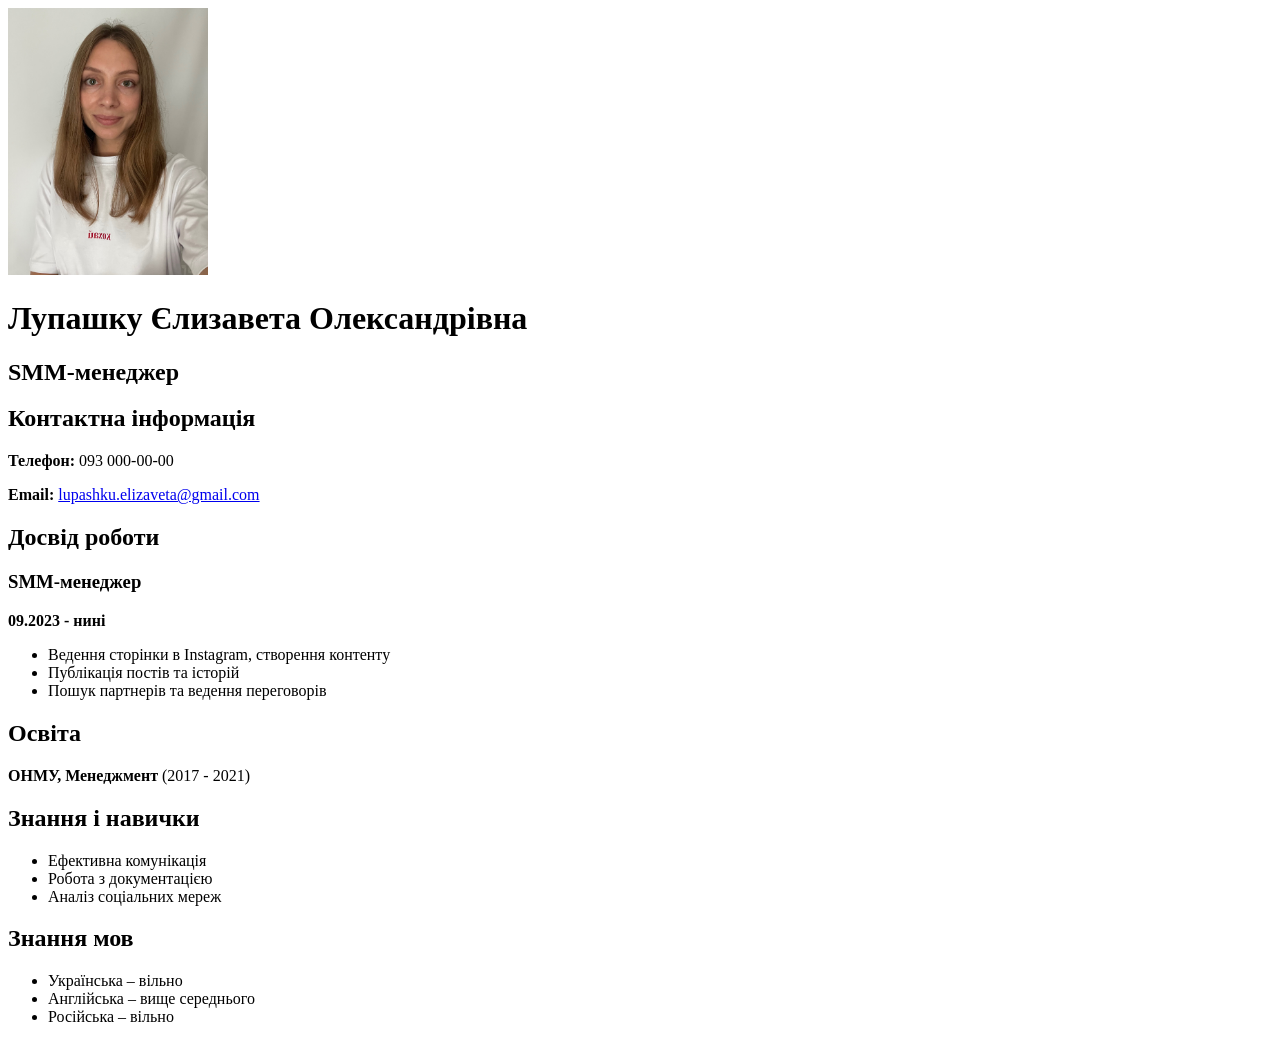
==== index.html @ c3703466 "msg" ====
<!DOCTYPE html>
<html lang="uk">
<head>
    <meta charset="UTF-8">
    <meta name="viewport" content="width=device-width, initial-scale=1.0">
    <title>Резюме Лупашку Єлизавети</title>
</head>
<body>
    <img src="./photo.JPG" alt="Фото Лупашку Єлизавети" width="200">
    <h1>Лупашку Єлизавета Олександрівна</h1>
    <h2>SMM-менеджер</h2>

    <h2>Контактна інформація</h2>
        <p><strong>Телефон:</strong> 093 000-00-00</p>
        <p><strong>Email:</strong> <a href="mailto:lupashku.elizaveta@gmail.com">lupashku.elizaveta@gmail.com</a></p>

    <h2>Досвід роботи</h2>
    <h3>SMM-менеджер</h3>
        <p><strong>09.2023 - нині</strong></p>
    <ul>
        <li>Ведення сторінки в Instagram, створення контенту</li>
        <li>Публікація постів та історій</li>
        <li>Пошук партнерів та ведення переговорів</li>
    </ul>

    <h2>Освіта</h2>
        <p><strong>ОНМУ, Менеджмент</strong> (2017 - 2021)</p>

    <h2>Знання і навички</h2>
    <ul>
        <li>Ефективна комунікація</li>
        <li>Робота з документацією</li>
        <li>Аналіз соціальних мереж</li>
    </ul>

    <h2>Знання мов</h2>
    <ul>
        <li>Українська – вільно</li>
        <li>Англійська – вище середнього</li>
        <li>Російська – вільно</li>
    </ul>

</body>
</html>
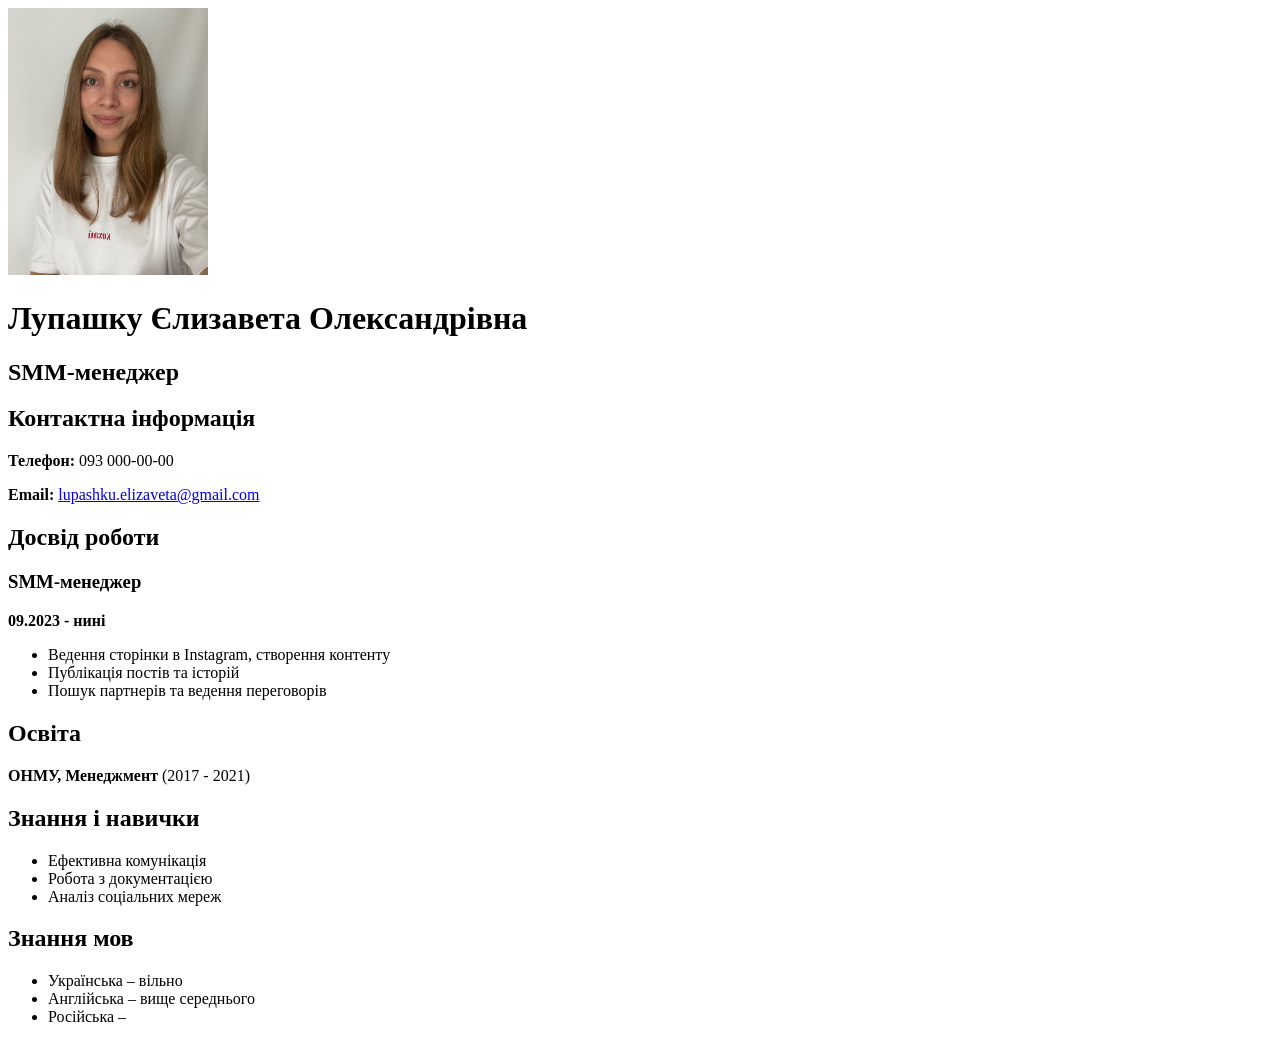
==== commit 509ff8db: "my first commit" ====
--- a/index.html
+++ b/index.html
@@ -37,7 +37,7 @@
     <ul>
         <li>Українська – вільно</li>
         <li>Англійська – вище середнього</li>
-        <li>Російська – вільно</li>
+        <li>Російська – </li>
     </ul>
 
 </body>
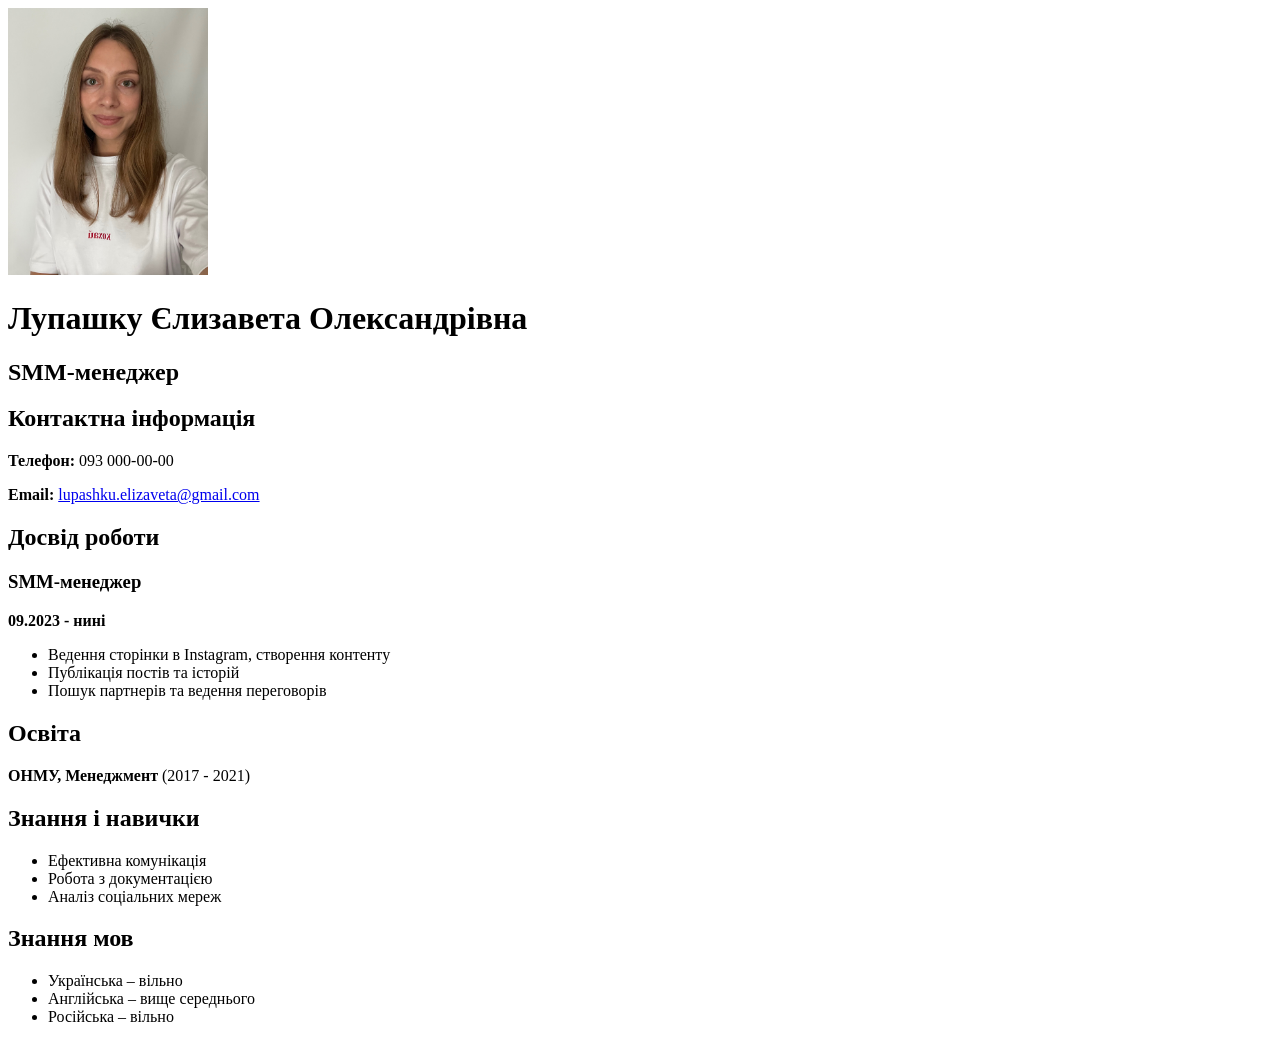
==== commit 2f065699: "my second commit" ====
--- a/index.html
+++ b/index.html
@@ -37,7 +37,7 @@
     <ul>
         <li>Українська – вільно</li>
         <li>Англійська – вище середнього</li>
-        <li>Російська – </li>
+        <li>Російська – вільно</li>
     </ul>
 
 </body>
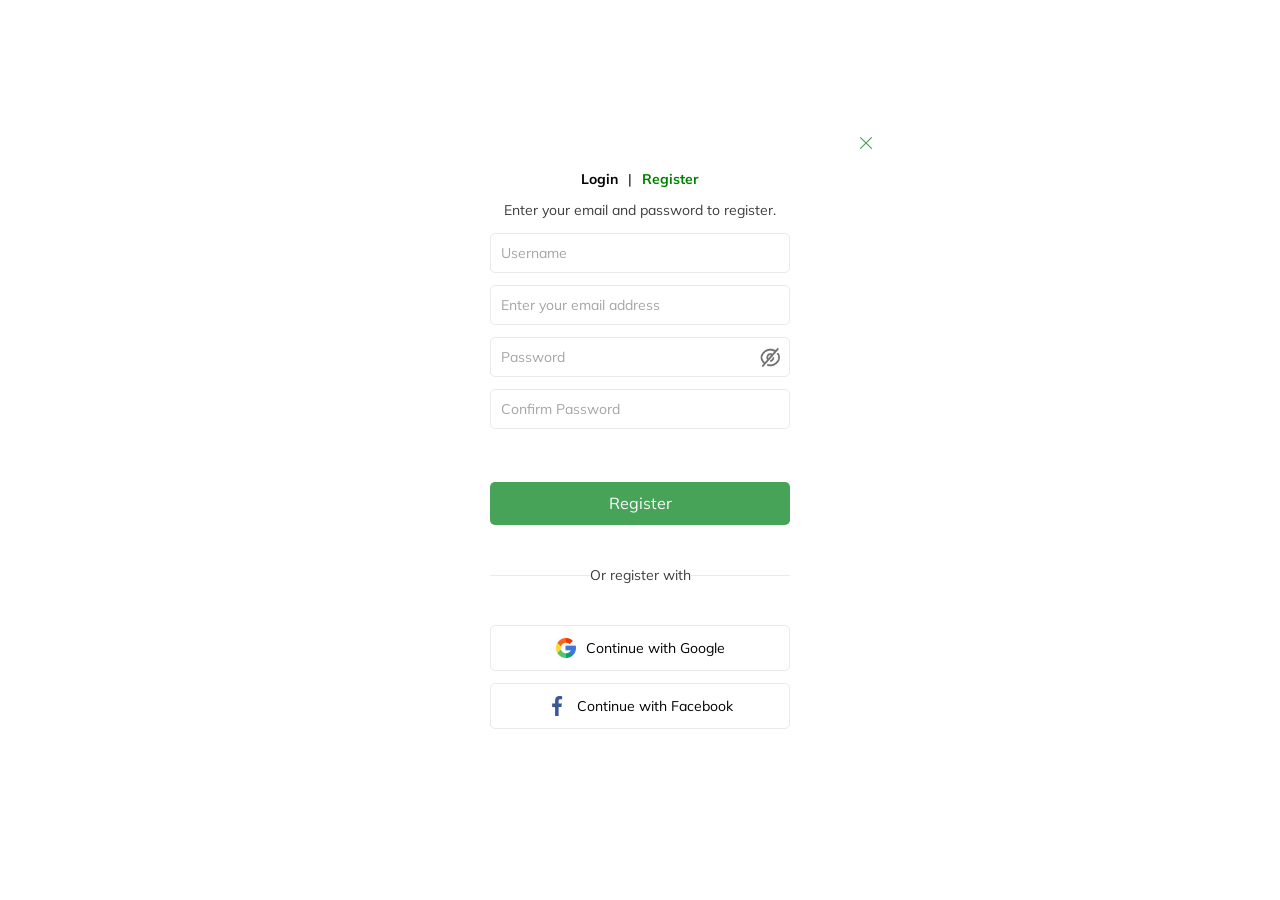
==== commit 7004d83c: "lesson4" ====
--- a/index.html
+++ b/index.html
@@ -3,42 +3,51 @@
 <head>
     <meta charset="UTF-8">
     <meta name="viewport" content="width=device-width, initial-scale=1.0">
-    <title>Резюме Лупашку Єлизавети</title>
+    <title>Регистрация</title>
+    <link rel="stylesheet" href="./css/reset.css">
+    <link rel="stylesheet" href="./css/normalize.css">
+    <link rel="stylesheet" href="./css/style.css">
+    <link href="https://fonts.googleapis.com/css2?family=Mulish:wght@400;600&display=swap" rel="stylesheet">
 </head>
 <body>
-    <img src="./photo.JPG" alt="Фото Лупашку Єлизавети" width="200">
-    <h1>Лупашку Єлизавета Олександрівна</h1>
-    <h2>SMM-менеджер</h2>
-
-    <h2>Контактна інформація</h2>
-        <p><strong>Телефон:</strong> 093 000-00-00</p>
-        <p><strong>Email:</strong> <a href="mailto:lupashku.elizaveta@gmail.com">lupashku.elizaveta@gmail.com</a></p>
-
-    <h2>Досвід роботи</h2>
-    <h3>SMM-менеджер</h3>
-        <p><strong>09.2023 - нині</strong></p>
-    <ul>
-        <li>Ведення сторінки в Instagram, створення контенту</li>
-        <li>Публікація постів та історій</li>
-        <li>Пошук партнерів та ведення переговорів</li>
-    </ul>
-
-    <h2>Освіта</h2>
-        <p><strong>ОНМУ, Менеджмент</strong> (2017 - 2021)</p>
-
-    <h2>Знання і навички</h2>
-    <ul>
-        <li>Ефективна комунікація</li>
-        <li>Робота з документацією</li>
-        <li>Аналіз соціальних мереж</li>
-    </ul>
-
-    <h2>Знання мов</h2>
-    <ul>
-        <li>Українська – вільно</li>
-        <li>Англійська – вище середнього</li>
-        <li>Російська – вільно</li>
-    </ul>
+    <div class="container">
+        <button class="close-btn">
+            <svg xmlns="http://www.w3.org/2000/svg" width="18" height="18" viewBox="0 0 18 18" fill="none">
+                <path fill-rule="evenodd" clip-rule="evenodd" d="M3.17007 3.17007C3.39682 2.94331 3.76447 2.94331 3.99122 3.17007L9 8.17884L14.0088 3.17007C14.2355 2.94331 14.6032 2.94331 14.8299 3.17007C15.0567 3.39682 15.0567 3.76447 14.8299 3.99122L9.82116 9L14.8299 14.0088C15.0567 14.2355 15.0567 14.6032 14.8299 14.8299C14.6032 15.0567 14.2355 15.0567 14.0088 14.8299L9 9.82116L3.99122 14.8299C3.76447 15.0567 3.39682 15.0567 3.17007 14.8299C2.94331 14.6032 2.94331 14.2355 3.17007 14.0088L8.17884 9L3.17007 3.99122C2.94331 3.76447 2.94331 3.39682 3.17007 3.17007Z" fill="#46A358"/>
+            </svg>
+        </button>
+        <div class="auth-header">
+            <span class="login-text">Login</span>
+            <span class="divider">|</span>
+            <span class="register-text">Register</span>
+        </div>
+            <p class="auth-description">Enter your email and password to register.</p>
+            <form action="email" method="post">
+                <input type="text" id="username" name="username" placeholder="Username" required>
+                
+                <input type="email" id="email" name="email" placeholder="Enter your email address" required>
+            
+                <div class="password-container">
+                    <input type="password" id="password" name="password" placeholder="Password" required>
+                    <img src="./image/hide.jpeg" alt="Show password">
+                </div>
+            
+                <input type="password" id="confirm-password" name="confirm-password" placeholder="Confirm Password" required>
+            
+                <button type="submit" class="register-btn">Register</button>
+            
+                <div class="or-register">Or register with</div>
+            
+                <button class="google-btn">
+                    <img src="./image/google.jpeg" alt="Google Logo"> Continue with Google
+                </button>
+            
+                <button class="facebook-btn">
+                    <img src="./image/facebook.jpeg" alt="Facebook Logo"> Continue with Facebook
+                </button>
+            </form>
+            </div>    
+    </div>  
 
 </body>
-</html>
+</html>
--- a/css/style.css
+++ b/css/style.css
@@ -0,0 +1,169 @@
+body {
+    font-family: 'Mulish', sans-serif;
+    font-size: 14px;
+    display: flex;
+    justify-content: center; 
+    align-items: center; 
+    height: 100vh; 
+    background-color: #FFF; 
+    
+}
+
+.container {
+    width: 500px;
+    background: #FFF;
+    padding: 52px;
+    border-radius: 10px;
+    text-align: center;
+    position: relative; 
+}
+
+.close-btn {
+    position: absolute;
+    top: 15px;
+    right: 15px;
+    background: none;
+    border: none;
+    cursor: pointer;
+}
+
+.auth-header {
+    display: flex;
+    justify-content: center;
+    align-items: center;
+    gap: 10px; 
+    margin-bottom: 15px;
+}
+
+.auth-header .login-text {
+    font-weight: bold;
+}
+
+.auth-header .register-text {
+    font-weight: bold;
+    color: green;
+}
+
+p {
+    margin-bottom: 15px;
+    color: #3D3D3D;
+    text-align: center;
+    font-size: 14px;
+    max-width: 100%;
+}
+.auth-description {
+    font-size: 14px;
+    color: #3d3d3d; 
+    text-align: center;
+    max-width: 400px;
+    margin: 0 auto 15px auto;
+}
+
+form {
+    display: flex;
+    flex-direction: column;
+    gap: 12px; 
+    align-items: center;
+}
+
+input {
+    width: 300px; 
+    height: 40px; 
+    padding: 10px;
+    border: 1px solid #eaeaea; 
+    border-radius: 5px;
+    font-size: 14px;
+}
+input::placeholder {
+    color: #A5A5A5; 
+    font-size: 14px;
+}
+
+.password-container {
+    width: 300px; 
+    position: relative;
+    display: flex;
+    align-items: center;
+    margin: 0 auto;
+}
+
+.password-container input {
+    flex: 1;
+    width: 100%;
+    padding-right: 40px; 
+}
+
+.password-container img {
+    position: absolute;
+    right: 10px;
+    top: 50%;
+    transform: translateY(-50%);
+    width: 20px;
+    height: 20px;
+    cursor: pointer;
+}
+form, .register-btn, .google-btn, .facebook-btn {
+    width: 300px;
+    margin: 0 auto; 
+}
+
+.register-btn {
+    background-color: #46A358;
+    color: white;
+    border: none;
+    padding: 12px;
+    font-size: 16px;
+    border-radius: 5px;
+    cursor: pointer;
+    margin-top: 41px;
+    
+}
+
+.or-register {
+    display: flex;
+    align-items: center;
+    justify-content: center;
+    color: #3D3D3D;
+    margin: 20px 0;
+    font-size: 14px;
+    position: relative;
+    width: 100%; 
+    padding: 10px 0;
+}
+
+.or-register::before,
+.or-register::after {
+    content: "";
+    position: absolute;
+    top: 50%;
+    width: 100px; 
+    height: 1px;
+    background: #eaeaea;
+}
+.or-register::before {
+    left: 0;
+}
+
+.or-register::after {
+    right: 0; 
+}
+
+
+.google-btn, .facebook-btn {
+    display: flex;
+    align-items: center;
+    justify-content: center;
+    gap: 10px;
+    width: 100%;
+    padding: 12px;
+    border: 1px solid #eaeaea;
+    border-radius: 5px;
+    font-size: 14px;
+    cursor: pointer;
+    background: white;
+}
+
+.google-btn img, .facebook-btn img {
+    width: 20px;
+    height: 20px;
+}
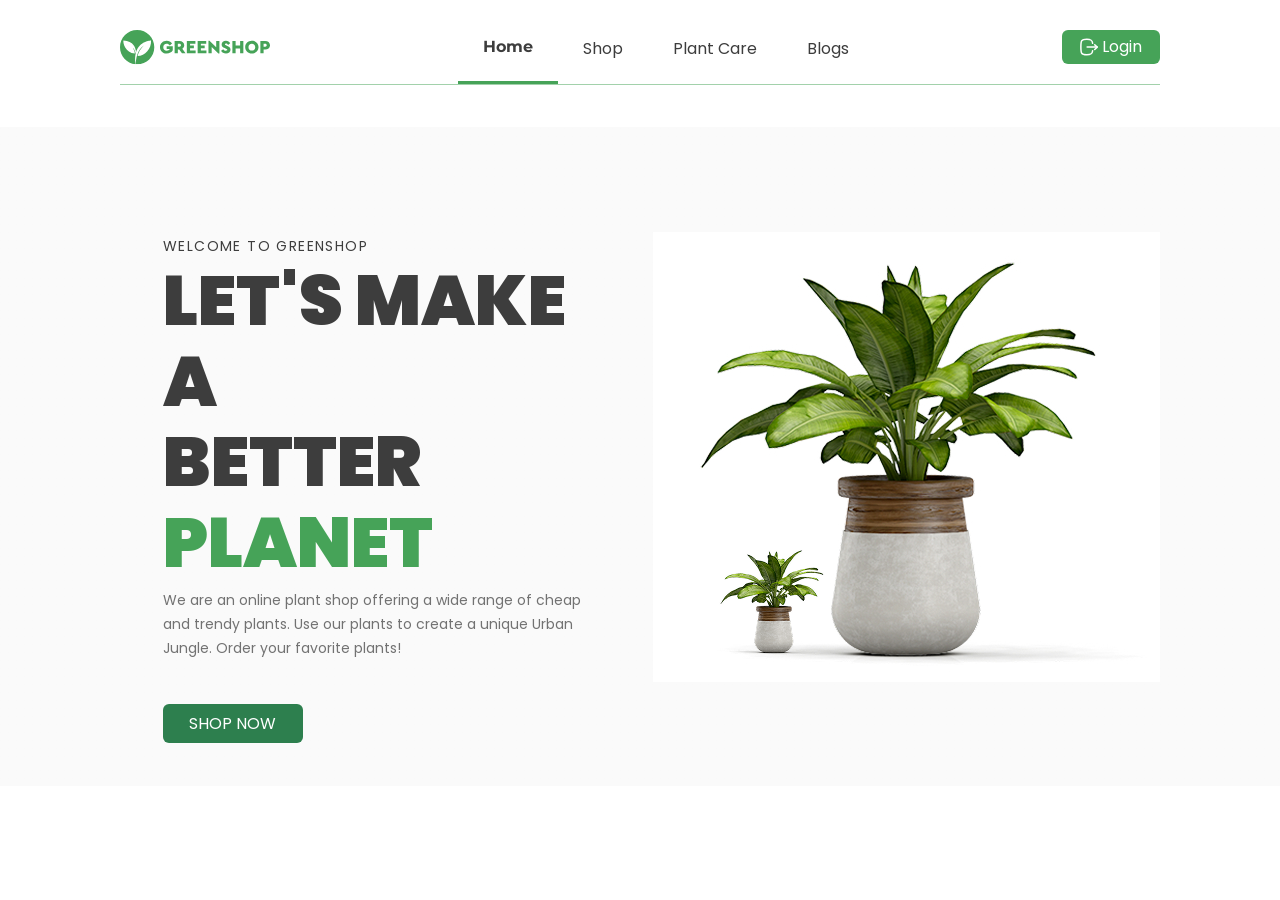
==== commit fcf0fe00: "lesson5" ====
--- a/index.html
+++ b/index.html
@@ -3,51 +3,69 @@
 <head>
     <meta charset="UTF-8">
     <meta name="viewport" content="width=device-width, initial-scale=1.0">
-    <title>Регистрация</title>
+    <title>Inline Block</title>
     <link rel="stylesheet" href="./css/reset.css">
     <link rel="stylesheet" href="./css/normalize.css">
     <link rel="stylesheet" href="./css/style.css">
-    <link href="https://fonts.googleapis.com/css2?family=Mulish:wght@400;600&display=swap" rel="stylesheet">
+    <link href="https://fonts.googleapis.com/css2?family=Poppins:wght@400;700&family=Montserrat:wght@400;700&display=swap" rel="stylesheet">
 </head>
 <body>
-    <div class="container">
-        <button class="close-btn">
-            <svg xmlns="http://www.w3.org/2000/svg" width="18" height="18" viewBox="0 0 18 18" fill="none">
-                <path fill-rule="evenodd" clip-rule="evenodd" d="M3.17007 3.17007C3.39682 2.94331 3.76447 2.94331 3.99122 3.17007L9 8.17884L14.0088 3.17007C14.2355 2.94331 14.6032 2.94331 14.8299 3.17007C15.0567 3.39682 15.0567 3.76447 14.8299 3.99122L9.82116 9L14.8299 14.0088C15.0567 14.2355 15.0567 14.6032 14.8299 14.8299C14.6032 15.0567 14.2355 15.0567 14.0088 14.8299L9 9.82116L3.99122 14.8299C3.76447 15.0567 3.39682 15.0567 3.17007 14.8299C2.94331 14.6032 2.94331 14.2355 3.17007 14.0088L8.17884 9L3.17007 3.99122C2.94331 3.76447 2.94331 3.39682 3.17007 3.17007Z" fill="#46A358"/>
-            </svg>
-        </button>
-        <div class="auth-header">
-            <span class="login-text">Login</span>
-            <span class="divider">|</span>
-            <span class="register-text">Register</span>
+    <header>
+        <div class="header">
+            <svg xmlns="http://www.w3.org/2000/svg" width="150" height="35" viewBox="0 0 150 35" fill="none">
+                <g clip-path="url(#clip0_1_1069)">
+                  <path d="M17.15 0C7.67748 0 0 7.67746 0 17.15C0 26.0201 6.73548 33.3175 15.3711 34.207C14.8496 29.9134 15.0436 26.4001 15.7067 23.5135C15.3347 21.7225 14.4898 19.0703 12.5734 17.1864C12.5734 17.1864 13.8348 19.0784 14.5181 21.6214C14.5181 21.6255 14.5221 21.6295 14.5221 21.6335C14.5949 21.9044 14.6596 22.1793 14.7162 22.4623C14.7283 22.527 14.7404 22.5917 14.7526 22.6604C14.8051 22.9515 14.8536 23.2426 14.886 23.5418C5.19513 22.3532 3.12921 13.6569 3.35561 10.3781C13.665 10.9482 15.7754 17.8292 16.0827 22.0985C19.4585 11.0412 30.1843 10.4024 31.0697 10.3781C31.4538 18.8763 25.1509 25.5026 17.6149 26.0807C17.6635 25.8503 17.7201 25.6198 17.7767 25.3934C17.7928 25.3247 17.813 25.26 17.8333 25.1913C17.8777 25.0296 17.9222 24.8679 17.9748 24.7061C17.995 24.6374 18.0192 24.5646 18.0394 24.4959C18.096 24.318 18.1567 24.1442 18.2173 23.9663C18.2335 23.9259 18.2456 23.8854 18.2618 23.845C18.3386 23.6348 18.4195 23.4326 18.5003 23.2305C18.5084 23.2143 18.5125 23.1941 18.5205 23.1779C18.5205 23.1779 18.5205 23.1779 18.5246 23.1779C20.4571 18.5043 24.0229 15.4439 24.0229 15.4439C17.0247 19.4868 15.8441 29.9983 15.6582 34.2231C16.1514 34.2676 16.6446 34.2999 17.15 34.2999C26.6225 34.2999 34.3 26.6225 34.3 17.15C34.3 7.67746 26.6225 0 17.15 0Z" fill="#46A358"/>
+                  <path d="M46.7037 10.7454C48.9718 10.7454 50.8235 11.7197 52.0242 13.4986L49.7764 15.4109C48.9718 14.287 47.9975 13.7048 46.6471 13.7048C44.5691 13.7048 43.2753 15.0713 43.2753 17.1534C43.2753 19.2719 44.6418 20.695 46.8372 20.695C48.0177 20.695 48.9556 20.2826 49.554 19.5912V19.0091H46.6673V16.2356H52.7762V20.133C52.194 21.1639 51.3693 21.9887 50.3019 22.6234C49.2346 23.242 48.0339 23.5614 46.7037 23.5614C42.9923 23.618 39.9237 20.7313 39.9763 17.1534C39.9197 13.5956 42.9923 10.6888 46.7037 10.7454Z" fill="#46A358"/>
+                  <path d="M61.9576 23.3316L59.168 19.4908H57.8379V23.3316H54.6157V10.9684H59.4672C62.2204 10.9684 64.2459 12.6543 64.2459 15.2215C64.2459 16.7376 63.5141 17.995 62.2972 18.7429L65.5558 23.3316H61.9576ZM57.8338 16.681H59.4833C60.3809 16.681 60.963 16.0988 60.963 15.2215C60.963 14.3442 60.3809 13.7782 59.4833 13.7782H57.8338V16.681Z" fill="#46A358"/>
+                  <path d="M66.8333 10.9684H75.4124V13.8712H70.0555V15.5773H73.876V18.2739H70.0555V20.4288H75.6388V23.3316H66.8333V10.9684Z" fill="#46A358"/>
+                  <path d="M77.6441 10.9684H86.2231V13.8712H80.8663V15.5773H84.6868V18.2739H80.8663V20.4288H86.4495V23.3316H77.6441V10.9684Z" fill="#46A358"/>
+                  <path d="M99.4192 10.9683V23.5579H98.3882L91.681 17.057V23.3315H88.4588V10.7419H89.4897L96.197 17.1499V10.9683H99.4192Z" fill="#46A358"/>
+                  <path d="M103.264 19.135C103.996 20.1094 104.764 20.7279 106.017 20.7279C106.862 20.7279 107.291 20.4288 107.291 19.8264C107.291 19.2846 107.008 19.1148 106.033 18.6822L104.76 18.1203C102.718 17.2187 101.631 16.0584 101.631 14.3927C101.631 12.2014 103.43 10.7379 105.957 10.7379C107.998 10.7379 109.442 11.7123 110.19 13.2283L108.035 14.8778C107.436 13.9803 106.874 13.5679 105.993 13.5679C105.318 13.5679 104.889 13.8307 104.889 14.3563C104.889 14.8051 105.152 15.0517 105.957 15.367L107.38 15.9654C109.535 16.867 110.545 17.9505 110.545 19.6929C110.545 22.0904 108.576 23.5539 106.009 23.5539C103.782 23.5539 101.982 22.4866 101.081 20.7805L103.264 19.135Z" fill="#46A358"/>
+                  <path d="M112.393 10.9684H115.615V15.4843H120.131V10.9684H123.353V23.3316H120.131V18.3871H115.615V23.3316H112.393V10.9684Z" fill="#46A358"/>
+                  <path d="M131.843 10.7419C135.441 10.6651 138.607 13.6084 138.53 17.1499C138.603 20.7279 135.441 23.6145 131.843 23.5579C128.229 23.6145 125.116 20.7279 125.193 17.1499C125.116 13.6084 128.229 10.6692 131.843 10.7419ZM131.859 13.7014C129.874 13.7014 128.488 15.1083 128.488 17.1499C128.488 18.1809 128.807 19.0218 129.426 19.6606C130.044 20.2791 130.869 20.5985 131.859 20.5985C133.772 20.5985 135.231 19.2118 135.231 17.1499C135.235 15.1083 133.772 13.7014 131.859 13.7014Z" fill="#46A358"/>
+                  <path d="M140.374 10.9684H145.226C147.979 10.9684 150.004 12.6543 150.004 15.2215C150.004 17.7524 147.926 19.4908 145.226 19.4908H143.596V23.3316H140.374V10.9684ZM145.242 16.681C146.139 16.681 146.721 16.0988 146.721 15.2215C146.721 14.3442 146.139 13.7782 145.242 13.7782H143.592V16.681H145.242Z" fill="#46A358"/>
+                </g>
+                <defs>
+                  <clipPath id="clip0_1_1069">
+                    <rect width="150" height="34.2999" fill="white"/>
+                  </clipPath>
+                </defs>
+              </svg>
+              <nav>
+                <ul class="list">
+                    <li class="list-item active">Home</li>
+                    <li class="list-item">Shop</li>
+                    <li class="list-item">Plant Care</li>
+                    <li class="list-item">Blogs</li>
+                </ul>
+              </nav>
+              <button class="cta">
+                <svg xmlns="http://www.w3.org/2000/svg" width="18" height="18" viewBox="0 0 18 18" fill="none">
+                    <path d="M17.1601 9.1006H7.12598" stroke="white" stroke-width="1.5" stroke-linecap="round" stroke-linejoin="round"/>
+                    <path d="M14.7212 6.67059L17.1612 9.10059L14.7212 11.5306" stroke="white" stroke-width="1.5" stroke-linecap="round" stroke-linejoin="round"/>
+                    <path d="M12.6342 5.35826C12.3592 2.37493 11.2425 1.2916 6.80082 1.2916C0.883322 1.2916 0.883322 3.2166 0.883322 8.99993C0.883322 14.7833 0.883322 16.7083 6.80082 16.7083C11.2425 16.7083 12.3592 15.6249 12.6342 12.6416" stroke="white" stroke-width="1.5" stroke-linecap="round" stroke-linejoin="round"/>
+                  </svg>
+                  Login
+              </button>
         </div>
-            <p class="auth-description">Enter your email and password to register.</p>
-            <form action="email" method="post">
-                <input type="text" id="username" name="username" placeholder="Username" required>
-                
-                <input type="email" id="email" name="email" placeholder="Enter your email address" required>
+    </header>
+
+    <section class="main-section">
+        <div class="main-text">
+            <h4 class="subtitle">WELCOME TO GREENSHOP</h4>
+            <h1 class="main-title">
+                LET'S MAKE A<br> BETTER
+                <span class="green-text">PLANET</span>
+            </h1>
+            <p class="description">We are an online plant shop offering a wide range of cheap and trendy plants. Use our plants to create a unique Urban Jungle. Order your favorite plants!</p>
+            <button class="shop-btn">SHOP NOW</button>
+        </div>
+        <div class="main-image">
+            <img src="./image/01 1.jpg" alt="Big Plant" class="big-plant">
+            <img src="./image/01 2.png" alt="Small Plant" class="small-plant">
             
-                <div class="password-container">
-                    <input type="password" id="password" name="password" placeholder="Password" required>
-                    <img src="./image/hide.jpeg" alt="Show password">
-                </div>
-            
-                <input type="password" id="confirm-password" name="confirm-password" placeholder="Confirm Password" required>
-            
-                <button type="submit" class="register-btn">Register</button>
-            
-                <div class="or-register">Or register with</div>
-            
-                <button class="google-btn">
-                    <img src="./image/google.jpeg" alt="Google Logo"> Continue with Google
-                </button>
-            
-                <button class="facebook-btn">
-                    <img src="./image/facebook.jpeg" alt="Facebook Logo"> Continue with Facebook
-                </button>
-            </form>
-            </div>    
-    </div>  
+        </div>
+    </section>
 
 </body>
 </html>
--- a/css/style.css
+++ b/css/style.css
@@ -1,169 +1,118 @@
-body {
-    font-family: 'Mulish', sans-serif;
-    font-size: 14px;
+header{
+    padding: 30px 120px;
+    margin-bottom: 12px;
+}
+
+.header{
     display: flex;
-    justify-content: center; 
-    align-items: center; 
-    height: 100vh; 
-    background-color: #FFF; 
+    align-items: start;
+    justify-content: space-between;
+    border-bottom: 1px solid rgba(70, 163, 88, 0.50);
+}
+
+.list{
+    display: flex;
+    align-items: center;
+    justify-content: center;
+}
+
+.list-item{
+    padding: 8px 25px 25px;
+    font-family: 'Poppins', sans-serif;
+    color: #3D3D3D;
+    font-size: 16px;
+}
+.list-item.active{
+    border-bottom: 3px solid #46A358;
+    font-family: 'Montserrat', sans-serif;
+    font-weight: 700;
+}
+
+.cta{
+    padding: 8px 18px;
+    display: flex;
+    align-items: center;
+    justify-content: center;
+    gap: 4px;
+    color: #fff;
+    border-radius: 6px;
+    background-color: #46A358;
+    font-family: 'Poppins', sans-serif;
     
 }
 
-.container {
-    width: 500px;
-    background: #FFF;
-    padding: 52px;
-    border-radius: 10px;
-    text-align: center;
-    position: relative; 
+.main-section{
+    display: flex;
+    align-items: center;
+    justify-content: space-between;
+    padding-left: 120px;
+    padding-right: 120px;
+    background: linear-gradient(98deg, rgba(245, 245, 245, 0.50) -23.46%, rgba(245, 245, 245, 0.50) 107.51%);
 }
 
-.close-btn {
-    position: absolute;
-    top: 15px;
-    right: 15px;
-    background: none;
-    border: none;
-    cursor: pointer;
+.main-text{
+    padding: 43px;
 }
 
-.auth-header {
-    display: flex;
-    justify-content: center;
-    align-items: center;
-    gap: 10px; 
-    margin-bottom: 15px;
+.subtitle{
+    color: #3D3D3D;
+    margin-bottom: 7px;
+    margin-top: 68px;
+    font-size: 14px;
+    font-family: 'Poppins', sans-serif;
+    color: #3D3D3D;
+    letter-spacing: 1.4px;
+
 }
 
-.auth-header .login-text {
-    font-weight: bold;
+.main-title {
+    color: #3D3D3D; 
+    font-family: 'Poppins', sans-serif;
+    font-weight: 900;
+    font-size: 70px;
+    margin-bottom: 5px;
+    margin-top: 0;
 }
 
-.auth-header .register-text {
-    font-weight: bold;
-    color: green;
+.green-text {
+    color: #46A358; 
 }
 
-p {
-    margin-bottom: 15px;
-    color: #3D3D3D;
-    text-align: center;
+.description {
+    color: #727272;
     font-size: 14px;
-    max-width: 100%;
-}
-.auth-description {
-    font-size: 14px;
-    color: #3d3d3d; 
-    text-align: center;
-    max-width: 400px;
-    margin: 0 auto 15px auto;
-}
-
-form {
-    display: flex;
-    flex-direction: column;
-    gap: 12px; 
-    align-items: center;
-}
-
-input {
-    width: 300px; 
-    height: 40px; 
-    padding: 10px;
-    border: 1px solid #eaeaea; 
-    border-radius: 5px;
-    font-size: 14px;
-}
-input::placeholder {
-    color: #A5A5A5; 
-    font-size: 14px;
-}
-
-.password-container {
-    width: 300px; 
-    position: relative;
-    display: flex;
-    align-items: center;
-    margin: 0 auto;
-}
-
-.password-container input {
-    flex: 1;
-    width: 100%;
-    padding-right: 40px; 
-}
-
-.password-container img {
-    position: absolute;
-    right: 10px;
-    top: 50%;
-    transform: translateY(-50%);
-    width: 20px;
-    height: 20px;
-    cursor: pointer;
-}
-form, .register-btn, .google-btn, .facebook-btn {
-    width: 300px;
-    margin: 0 auto; 
-}
-
-.register-btn {
-    background-color: #46A358;
-    color: white;
-    border: none;
-    padding: 12px;
-    font-size: 16px;
-    border-radius: 5px;
-    cursor: pointer;
-    margin-top: 41px;
+    font-family: 'Poppins', sans-serif;
+    line-height: 24px;
     
 }
 
-.or-register {
-    display: flex;
-    align-items: center;
-    justify-content: center;
-    color: #3D3D3D;
-    margin: 20px 0;
-    font-size: 14px;
-    position: relative;
-    width: 100%; 
-    padding: 10px 0;
+.shop-btn {
+    background-color: #2d7f4e;
+    color: #fff;
+    border: none;
+    padding: 11px 27px 9px 26px;
+    cursor: pointer;
+    border-radius: 6px;
+    margin-top: 44px;
+    font-family: 'Poppins', sans-serif;
 }
 
-.or-register::before,
-.or-register::after {
-    content: "";
-    position: absolute;
-    top: 50%;
-    width: 100px; 
-    height: 1px;
-    background: #eaeaea;
-}
-.or-register::before {
-    left: 0;
+.main-image {
+    position: relative;
 }
 
-.or-register::after {
-    right: 0; 
+.big-plant{
+    width: 507px; 
+    position: relative;
+    z-index: 2;
+    display: block;
 }
 
-
-.google-btn, .facebook-btn {
-    display: flex;
-    align-items: center;
-    justify-content: center;
-    gap: 10px;
-    width: 100%;
-    padding: 12px;
-    border: 1px solid #eaeaea;
-    border-radius: 5px;
-    font-size: 14px;
-    cursor: pointer;
-    background: white;
-}
-
-.google-btn img, .facebook-btn img {
-    width: 20px;
-    height: 20px;
+.small-plant{
+    width: 135px; 
+    position: absolute;
+    bottom: 17px;
+    left: 55px;
+    z-index: 3;
+    display: block;
 }
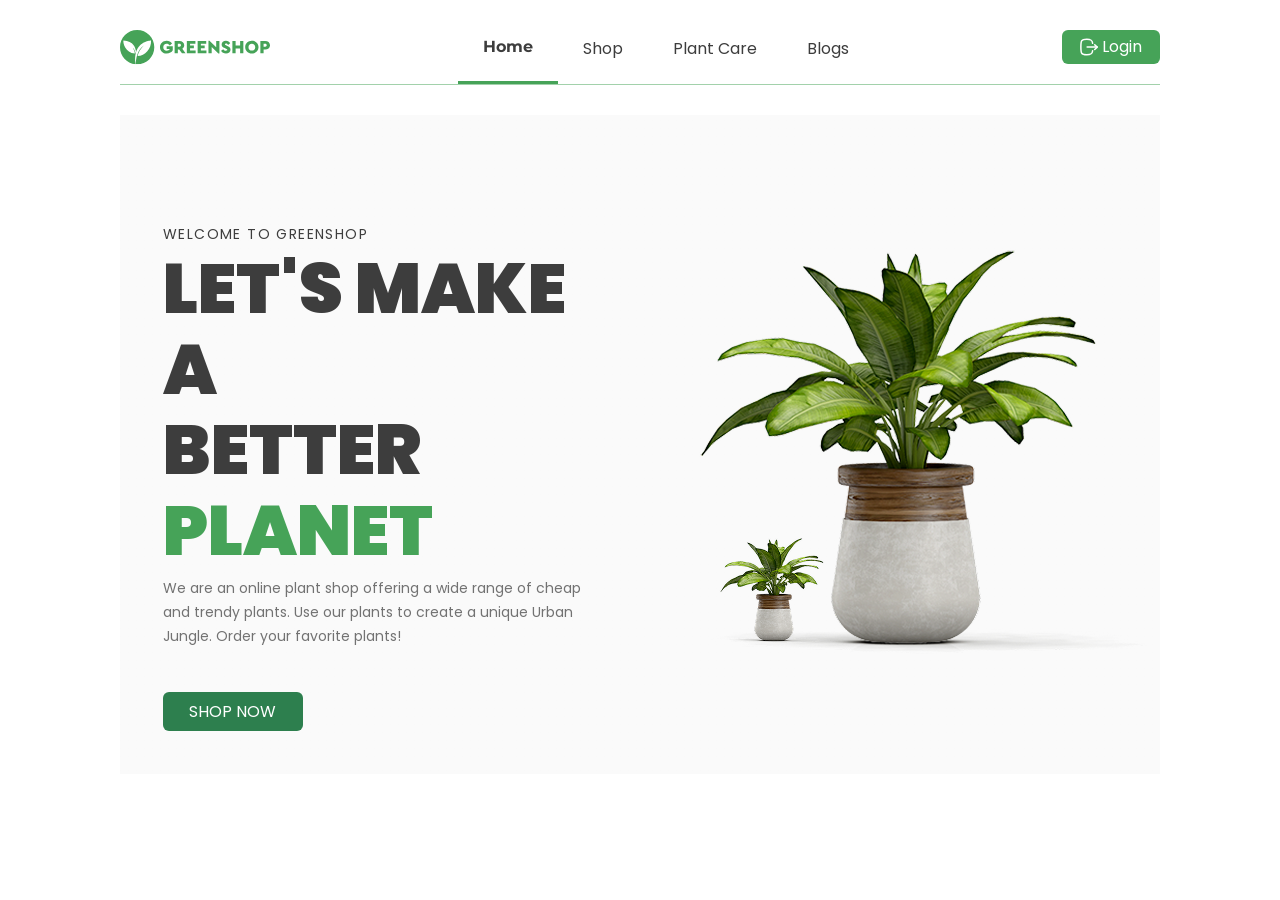
==== commit 942c1582: "lesson5" ====
--- a/index.html
+++ b/index.html
@@ -49,8 +49,9 @@
               </button>
         </div>
     </header>
-
+    
     <section class="main-section">
+      <div class="container">
         <div class="main-text">
             <h4 class="subtitle">WELCOME TO GREENSHOP</h4>
             <h1 class="main-title">
@@ -61,11 +62,12 @@
             <button class="shop-btn">SHOP NOW</button>
         </div>
         <div class="main-image">
-            <img src="./image/01 1.jpg" alt="Big Plant" class="big-plant">
+            <img src="./image/01 1.png" alt="Big Plant" class="big-plant">
             <img src="./image/01 2.png" alt="Small Plant" class="small-plant">
             
         </div>
+      </div>
     </section>
-
+    
 </body>
 </html>
--- a/css/style.css
+++ b/css/style.css
@@ -1,6 +1,5 @@
 header{
-    padding: 30px 120px;
-    margin-bottom: 12px;
+    padding: 30px 120px; 
 }
 
 .header{
@@ -47,6 +46,13 @@
     justify-content: space-between;
     padding-left: 120px;
     padding-right: 120px;
+    
+}
+.container{
+    width: 100%;
+    display: flex;
+    align-items: center;
+    justify-content: space-between;
     background: linear-gradient(98deg, rgba(245, 245, 245, 0.50) -23.46%, rgba(245, 245, 245, 0.50) 107.51%);
 }
 
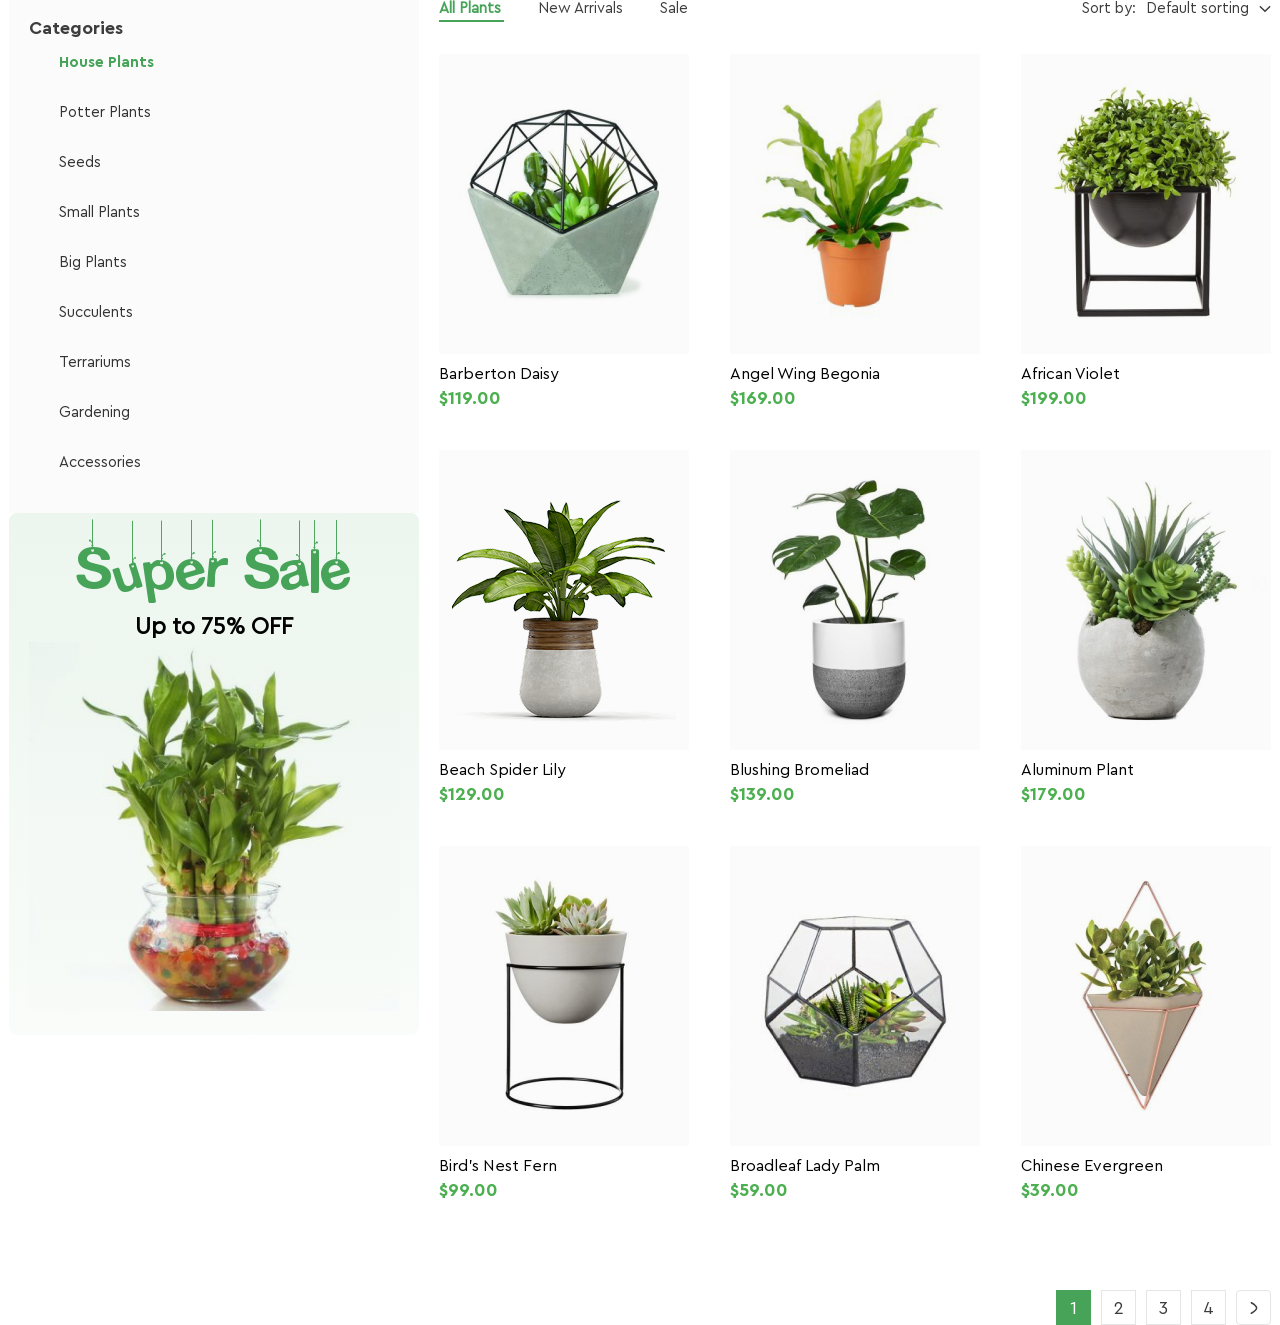
==== commit cca82850: "lesson6" ====
--- a/index.html
+++ b/index.html
@@ -3,71 +3,135 @@
 <head>
     <meta charset="UTF-8">
     <meta name="viewport" content="width=device-width, initial-scale=1.0">
-    <title>Inline Block</title>
+    <title>Plant Shop</title>
     <link rel="stylesheet" href="./css/reset.css">
     <link rel="stylesheet" href="./css/normalize.css">
     <link rel="stylesheet" href="./css/style.css">
-    <link href="https://fonts.googleapis.com/css2?family=Poppins:wght@400;700&family=Montserrat:wght@400;700&display=swap" rel="stylesheet">
-</head>
+    
+</head> 
 <body>
-    <header>
-        <div class="header">
-            <svg xmlns="http://www.w3.org/2000/svg" width="150" height="35" viewBox="0 0 150 35" fill="none">
-                <g clip-path="url(#clip0_1_1069)">
-                  <path d="M17.15 0C7.67748 0 0 7.67746 0 17.15C0 26.0201 6.73548 33.3175 15.3711 34.207C14.8496 29.9134 15.0436 26.4001 15.7067 23.5135C15.3347 21.7225 14.4898 19.0703 12.5734 17.1864C12.5734 17.1864 13.8348 19.0784 14.5181 21.6214C14.5181 21.6255 14.5221 21.6295 14.5221 21.6335C14.5949 21.9044 14.6596 22.1793 14.7162 22.4623C14.7283 22.527 14.7404 22.5917 14.7526 22.6604C14.8051 22.9515 14.8536 23.2426 14.886 23.5418C5.19513 22.3532 3.12921 13.6569 3.35561 10.3781C13.665 10.9482 15.7754 17.8292 16.0827 22.0985C19.4585 11.0412 30.1843 10.4024 31.0697 10.3781C31.4538 18.8763 25.1509 25.5026 17.6149 26.0807C17.6635 25.8503 17.7201 25.6198 17.7767 25.3934C17.7928 25.3247 17.813 25.26 17.8333 25.1913C17.8777 25.0296 17.9222 24.8679 17.9748 24.7061C17.995 24.6374 18.0192 24.5646 18.0394 24.4959C18.096 24.318 18.1567 24.1442 18.2173 23.9663C18.2335 23.9259 18.2456 23.8854 18.2618 23.845C18.3386 23.6348 18.4195 23.4326 18.5003 23.2305C18.5084 23.2143 18.5125 23.1941 18.5205 23.1779C18.5205 23.1779 18.5205 23.1779 18.5246 23.1779C20.4571 18.5043 24.0229 15.4439 24.0229 15.4439C17.0247 19.4868 15.8441 29.9983 15.6582 34.2231C16.1514 34.2676 16.6446 34.2999 17.15 34.2999C26.6225 34.2999 34.3 26.6225 34.3 17.15C34.3 7.67746 26.6225 0 17.15 0Z" fill="#46A358"/>
-                  <path d="M46.7037 10.7454C48.9718 10.7454 50.8235 11.7197 52.0242 13.4986L49.7764 15.4109C48.9718 14.287 47.9975 13.7048 46.6471 13.7048C44.5691 13.7048 43.2753 15.0713 43.2753 17.1534C43.2753 19.2719 44.6418 20.695 46.8372 20.695C48.0177 20.695 48.9556 20.2826 49.554 19.5912V19.0091H46.6673V16.2356H52.7762V20.133C52.194 21.1639 51.3693 21.9887 50.3019 22.6234C49.2346 23.242 48.0339 23.5614 46.7037 23.5614C42.9923 23.618 39.9237 20.7313 39.9763 17.1534C39.9197 13.5956 42.9923 10.6888 46.7037 10.7454Z" fill="#46A358"/>
-                  <path d="M61.9576 23.3316L59.168 19.4908H57.8379V23.3316H54.6157V10.9684H59.4672C62.2204 10.9684 64.2459 12.6543 64.2459 15.2215C64.2459 16.7376 63.5141 17.995 62.2972 18.7429L65.5558 23.3316H61.9576ZM57.8338 16.681H59.4833C60.3809 16.681 60.963 16.0988 60.963 15.2215C60.963 14.3442 60.3809 13.7782 59.4833 13.7782H57.8338V16.681Z" fill="#46A358"/>
-                  <path d="M66.8333 10.9684H75.4124V13.8712H70.0555V15.5773H73.876V18.2739H70.0555V20.4288H75.6388V23.3316H66.8333V10.9684Z" fill="#46A358"/>
-                  <path d="M77.6441 10.9684H86.2231V13.8712H80.8663V15.5773H84.6868V18.2739H80.8663V20.4288H86.4495V23.3316H77.6441V10.9684Z" fill="#46A358"/>
-                  <path d="M99.4192 10.9683V23.5579H98.3882L91.681 17.057V23.3315H88.4588V10.7419H89.4897L96.197 17.1499V10.9683H99.4192Z" fill="#46A358"/>
-                  <path d="M103.264 19.135C103.996 20.1094 104.764 20.7279 106.017 20.7279C106.862 20.7279 107.291 20.4288 107.291 19.8264C107.291 19.2846 107.008 19.1148 106.033 18.6822L104.76 18.1203C102.718 17.2187 101.631 16.0584 101.631 14.3927C101.631 12.2014 103.43 10.7379 105.957 10.7379C107.998 10.7379 109.442 11.7123 110.19 13.2283L108.035 14.8778C107.436 13.9803 106.874 13.5679 105.993 13.5679C105.318 13.5679 104.889 13.8307 104.889 14.3563C104.889 14.8051 105.152 15.0517 105.957 15.367L107.38 15.9654C109.535 16.867 110.545 17.9505 110.545 19.6929C110.545 22.0904 108.576 23.5539 106.009 23.5539C103.782 23.5539 101.982 22.4866 101.081 20.7805L103.264 19.135Z" fill="#46A358"/>
-                  <path d="M112.393 10.9684H115.615V15.4843H120.131V10.9684H123.353V23.3316H120.131V18.3871H115.615V23.3316H112.393V10.9684Z" fill="#46A358"/>
-                  <path d="M131.843 10.7419C135.441 10.6651 138.607 13.6084 138.53 17.1499C138.603 20.7279 135.441 23.6145 131.843 23.5579C128.229 23.6145 125.116 20.7279 125.193 17.1499C125.116 13.6084 128.229 10.6692 131.843 10.7419ZM131.859 13.7014C129.874 13.7014 128.488 15.1083 128.488 17.1499C128.488 18.1809 128.807 19.0218 129.426 19.6606C130.044 20.2791 130.869 20.5985 131.859 20.5985C133.772 20.5985 135.231 19.2118 135.231 17.1499C135.235 15.1083 133.772 13.7014 131.859 13.7014Z" fill="#46A358"/>
-                  <path d="M140.374 10.9684H145.226C147.979 10.9684 150.004 12.6543 150.004 15.2215C150.004 17.7524 147.926 19.4908 145.226 19.4908H143.596V23.3316H140.374V10.9684ZM145.242 16.681C146.139 16.681 146.721 16.0988 146.721 15.2215C146.721 14.3442 146.139 13.7782 145.242 13.7782H143.592V16.681H145.242Z" fill="#46A358"/>
-                </g>
-                <defs>
-                  <clipPath id="clip0_1_1069">
-                    <rect width="150" height="34.2999" fill="white"/>
-                  </clipPath>
-                </defs>
-              </svg>
-              <nav>
-                <ul class="list">
-                    <li class="list-item active">Home</li>
-                    <li class="list-item">Shop</li>
-                    <li class="list-item">Plant Care</li>
-                    <li class="list-item">Blogs</li>
-                </ul>
-              </nav>
-              <button class="cta">
-                <svg xmlns="http://www.w3.org/2000/svg" width="18" height="18" viewBox="0 0 18 18" fill="none">
-                    <path d="M17.1601 9.1006H7.12598" stroke="white" stroke-width="1.5" stroke-linecap="round" stroke-linejoin="round"/>
-                    <path d="M14.7212 6.67059L17.1612 9.10059L14.7212 11.5306" stroke="white" stroke-width="1.5" stroke-linecap="round" stroke-linejoin="round"/>
-                    <path d="M12.6342 5.35826C12.3592 2.37493 11.2425 1.2916 6.80082 1.2916C0.883322 1.2916 0.883322 3.2166 0.883322 8.99993C0.883322 14.7833 0.883322 16.7083 6.80082 16.7083C11.2425 16.7083 12.3592 15.6249 12.6342 12.6416" stroke="white" stroke-width="1.5" stroke-linecap="round" stroke-linejoin="round"/>
-                  </svg>
-                  Login
-              </button>
-        </div>
-    </header>
+   
+
+    <div class="wrapper">
+        <div class="wrapper">
+            <aside class="sidebar-container">
+                <div class="sidebar">
+                    <h2>Categories</h2>
+                    <ul>
+                        <li><span class="active">House Plants</span></li>
+                        <li>Potter Plants</li>
+                        <li>Seeds</li>
+                        <li>Small Plants</li>
+                        <li>Big Plants</li>
+                        <li>Succulents</li>
+                        <li>Terrariums</li>
+                        <li>Gardening</li>
+                        <li>Accessories</li>
+                    </ul>
+                </div>
     
-    <section class="main-section">
-      <div class="container">
-        <div class="main-text">
-            <h4 class="subtitle">WELCOME TO GREENSHOP</h4>
-            <h1 class="main-title">
-                LET'S MAKE A<br> BETTER
-                <span class="green-text">PLANET</span>
-            </h1>
-            <p class="description">We are an online plant shop offering a wide range of cheap and trendy plants. Use our plants to create a unique Urban Jungle. Order your favorite plants!</p>
-            <button class="shop-btn">SHOP NOW</button>
-        </div>
-        <div class="main-image">
-            <img src="./image/01 1.png" alt="Big Plant" class="big-plant">
-            <img src="./image/01 2.png" alt="Small Plant" class="small-plant">
-            
-        </div>
-      </div>
-    </section>
-    
+                <div class="sale-banner">
+                    <h3>Super Sale</h3>
+                    <p>Up to 75% OFF</p>
+                    <img src="./image/image 10.png" alt="Super Sale">
+                </div>
+            </aside>
+
+        <main class="product-list">
+            <header class="header">
+                <nav class="categories-nav">
+                    <span class="active">All Plants</span>
+                    <span>New Arrivals</span>
+                    <span>Sale</span>
+                </nav>
+        
+                <div class="sort">
+                    <span>Sort by:</span>
+                    <span>Default sorting</span> 
+                    <svg xmlns="http://www.w3.org/2000/svg" width="12" height="8" viewBox="0 0 12 8" fill="none">
+                        <path d="M10.6666 1.66675L5.99992 6.33341L1.33325 1.66675" stroke="#3D3D3D" stroke-width="1.5" stroke-linecap="round" stroke-linejoin="round"/>
+                    </svg>
+                </div>
+            </header>
+            <div class="products">
+                <div class="product">
+                    <div class="image">
+                        <img src="./image/image 1.png" alt="Barberton Daisy">
+                    </div>
+                    <h3>Barberton Daisy</h3>
+                    <p>$119.00</p>
+                </div>
+                <div class="product">
+                    <div class="image">
+                        <img src="./image/image 2.png" alt="Angel Wing Begonia">
+                    </div>
+                    <h3>Angel Wing Begonia</h3>
+                    <p>$169.00</p>
+                </div>
+                <div class="product">
+                    <div class="image">
+                        <img src="./image/image 3.png" alt="African Violet">
+                    </div>
+                    <h3>African Violet</h3>
+                    <p>$199.00</p>
+                </div>
+                <div class="product">
+                    <div class="image">
+                        <img src="./image/01 3.png" alt="Beach Spider Lily">
+                    </div>
+                    <h3>Beach Spider Lily</h3>
+                    <p>$129.00</p>
+                </div>
+                <div class="product">
+                    <div class="image">
+                        <img src="./image/image 5.png" alt="Blushing Bromeliad">
+                    </div>
+                   <h3>Blushing Bromeliad</h3>
+                    <p>$139.00</p>
+                </div>
+                <div class="product">
+                    <div class="image">
+                        <img src="./image/image 6.png" alt="Aluminum Plant">
+                    </div>
+                    <h3>Aluminum Plant</h3>
+                    <p>$179.00</p>
+                </div>
+                <div class="product">
+                    <div class="image">
+                        <img src="./image/image 7.png" alt="Bird's Nest Fern">
+                    </div>
+                    <h3>Bird's Nest Fern</h3>
+                    <p>$99.00</p>
+                </div>
+                <div class="product">
+                    <div class="image">
+                        <img src="./image/image 8.png" alt="Broadleaf Lady Palm">
+                    </div>
+                    <h3>Broadleaf Lady Palm</h3>
+                    <p>$59.00</p>
+                </div>
+                <div class="product">
+                    <div class="image">
+                        <img src="./image/image 9.png" alt="Chinese Evergreen">
+                    </div>
+                    <h3>Chinese Evergreen</h3>
+                    <p>$39.00</p>
+                </div>
+            </div>
+
+            <div class="pagination">
+                <div class="page-number active">1</div>
+                <div class="page-number">2</div>
+                <div class="page-number">3</div>
+                <div class="page-number">4</div>
+                <div class="next-page">
+                    <svg xmlns="http://www.w3.org/2000/svg" width="8" height="12" viewBox="0 0 8 12" fill="none">
+                        <path d="M1.375 0.75C1.375 0.75 6.625 3.858 6.625 6C6.625 8.14125 1.375 11.25 1.375 11.25" stroke="#3D3D3D" stroke-width="1.5" stroke-linecap="round" stroke-linejoin="round"/>
+                    </svg>
+                </div>
+            </div>
+        </main>
+    </div>
+
 </body>
 </html>
--- a/css/style.css
+++ b/css/style.css
@@ -1,124 +1,261 @@
-header{
-    padding: 30px 120px; 
-}
-
-.header{
-    display: flex;
+@font-face {
+    font-family: 'Cera Pro Regular';
+    src: url('./fonts/cerapro-regular.woff') format('woff'),
+    
+}
+
+@font-face {
+    font-family: 'Cera Pro Bold';
+    src: url('./fonts/cerapro-bold.woff') format('woff'),
+    
+}
+
+@font-face {
+    font-family: 'Hanging Letters';
+    src: url('./fonts/mr_hanginglettersg.woff') format('woff'),
+}
+
+
+body {
+    font-family: 'Cera Pro Regular', sans-serif;
+    display: flex;
+    justify-content: center;
+    background-color: #FFF;
+}
+
+.header {
+    display: flex;
+    justify-content: space-between;
+    align-items: center;
+    background-color: white;
+    margin-bottom: 37px;
+    font-family: 'Cera Pro Regular', sans-serif; 
+}
+
+.categories-nav {
+    display: flex;
+    gap: 37px;
+    font-size: 15px;
+    font-family: 'Cera Pro Regular';
+}
+
+.categories-nav span {
+    
+    color: #3D3D3D;
+    font-size: 15px;
+    font-family: 'Cera Pro Regular', sans-serif;
+    line-height: 16px;
+}
+
+.categories-nav .active {
+    font-weight: bold;
+    color: #46A358;
+    position: relative;
+}
+
+.categories-nav .active::after {
+    content: "";
+    width: 65px;
+    height: 2px;
+    background: #46A358;
+    position: absolute;
+    left: 0;
+    bottom: -5px;
+}
+
+
+.sort {
+    display: flex;
+    align-items: center;
+    gap: 10px;
+    color: #3D3D3D;
+    font-size: 15px;
+}
+
+.sort svg {
+    width: 12px;
+    height: 8px;
+    stroke: #3D3D3D;
+}
+
+
+.wrapper {
+    display: flex;
+    gap: 20px;
+}
+
+.sidebar-container {
+    display: flex;
+    flex-direction: column;
+    flex-shrink: 0;
+}
+
+
+.sidebar {
+    display: flex;
+    flex-direction: column;
+    background: #fbfbfb;
+    padding: 20px;
+}
+
+.sidebar h2 {
+    font-family: 'Cera Pro Bold';
+    font-size: 18px;
+    font-weight: bold;
+    color: #3d3d3d;
+    margin-bottom: 7px;
+    text-align: left;
+    font-weight: 700;
+    line-height: 16px;
+}
+
+
+.sidebar ul {
+    flex-grow: 1; 
+}
+
+.sidebar ul li {
+    margin-bottom: 10px;
+    font-size: 15px;
+    color: #333;
+    margin-left: 30px;
+    line-height: 40px;
+}
+
+.sidebar ul li .active {
+    font-family: 'Cera Pro Bold';
+    color: #46a358;
+    font-size: 15px;
+    font-style: normal;
+    font-weight: 700;
+    line-height: 40px;
+}
+
+.sale-banner {
+    background: linear-gradient(180deg, rgba(70, 163, 88, 0.10) 0%, rgba(70, 163, 88, 0.03) 100%);
+    text-align: center;
+    padding: 20px;
+    border-radius: 8px;
+}
+
+.sale-banner h3 {
+    font-family: "Hanging Letters";
+    color: #46A358;
+    font-size: 65px;
+    margin: 0;
+    font-style: normal;
+    font-weight: 400;
+}
+
+.sale-banner p {
+    
+    margin: 11px 0 6px;
+    font-size: 23px;
+    font-weight: 700;
+    line-height: 16px;
+}
+
+.sale-banner img {
+    mix-blend-mode: multiply;
+}
+
+
+.product-list {
+    display: flex;
+    flex-direction: column;
+}
+
+
+.products {
+    display: grid;
+    grid-template-columns: repeat(3, minmax(0, 1fr)); 
+    gap: 41px; 
     align-items: start;
-    justify-content: space-between;
-    border-bottom: 1px solid rgba(70, 163, 88, 0.50);
-}
-
-.list{
-    display: flex;
-    align-items: center;
-    justify-content: center;
-}
-
-.list-item{
-    padding: 8px 25px 25px;
-    font-family: 'Poppins', sans-serif;
+}
+.product {
+    background: #fff;
+    flex-direction: column;   
+}
+
+.product h3 {
+    font-size: 16px;
+    margin: 12px 0 6px;
+    text-align: left;
+    line-height: 16px;
+}
+
+.product p {
+    font-family: 'Cera Pro Bold';
+    color: #4CAF50;
+    font-size: 18px;
+    text-align: left;
+}
+
+.image {
+    display: flex;
+    align-items: center;
+    justify-content: center;
+    background: #fbfbfb;
+    height: 300px;
+}
+
+.image img {
+    mix-blend-mode: multiply;
+}
+
+
+.pagination {
+    display: flex;
+    justify-content: flex-end;
+    align-items: center;
+    gap: 10px;
+    margin-top: 90px;
+    border-radius: 4px;
+}
+
+
+.page-number {
+    display: flex;
+    justify-content: center;
+    align-items: center;
+    font-family: "Cera Pro Regular", sans-serif;
+    font-size: 18px;
+    line-height: 16px;
+    text-align: center;
+    width: 35px; 
+    height: 35px;
+    
+}
+
+
+.page-number.active {
+    background: #46A358;
+    color: #FFF;
+}
+
+
+.page-number:not(.active) {
+    border: 1px solid #E5E5E5;
+    background: #FFF;
     color: #3D3D3D;
-    font-size: 16px;
-}
-.list-item.active{
-    border-bottom: 3px solid #46A358;
-    font-family: 'Montserrat', sans-serif;
-    font-weight: 700;
-}
-
-.cta{
-    padding: 8px 18px;
-    display: flex;
-    align-items: center;
-    justify-content: center;
-    gap: 4px;
-    color: #fff;
-    border-radius: 6px;
-    background-color: #46A358;
-    font-family: 'Poppins', sans-serif;
-    
-}
-
-.main-section{
-    display: flex;
-    align-items: center;
-    justify-content: space-between;
-    padding-left: 120px;
-    padding-right: 120px;
-    
-}
-.container{
-    width: 100%;
-    display: flex;
-    align-items: center;
-    justify-content: space-between;
-    background: linear-gradient(98deg, rgba(245, 245, 245, 0.50) -23.46%, rgba(245, 245, 245, 0.50) 107.51%);
-}
-
-.main-text{
-    padding: 43px;
-}
-
-.subtitle{
-    color: #3D3D3D;
-    margin-bottom: 7px;
-    margin-top: 68px;
-    font-size: 14px;
-    font-family: 'Poppins', sans-serif;
-    color: #3D3D3D;
-    letter-spacing: 1.4px;
-
-}
-
-.main-title {
-    color: #3D3D3D; 
-    font-family: 'Poppins', sans-serif;
-    font-weight: 900;
-    font-size: 70px;
-    margin-bottom: 5px;
-    margin-top: 0;
-}
-
-.green-text {
-    color: #46A358; 
-}
-
-.description {
-    color: #727272;
-    font-size: 14px;
-    font-family: 'Poppins', sans-serif;
-    line-height: 24px;
-    
-}
-
-.shop-btn {
-    background-color: #2d7f4e;
-    color: #fff;
-    border: none;
-    padding: 11px 27px 9px 26px;
+}
+
+
+.next-page {
+    display: flex;
+    justify-content: center;
+    align-items: center;
+    width: 35px;
+    height: 35px;
+    border: 1px solid #E5E5E5;
+    border-radius: 4px;
+    background: #FFF;
     cursor: pointer;
-    border-radius: 6px;
-    margin-top: 44px;
-    font-family: 'Poppins', sans-serif;
-}
-
-.main-image {
-    position: relative;
-}
-
-.big-plant{
-    width: 507px; 
-    position: relative;
-    z-index: 2;
-    display: block;
-}
-
-.small-plant{
-    width: 135px; 
-    position: absolute;
-    bottom: 17px;
-    left: 55px;
-    z-index: 3;
-    display: block;
+}
+
+
+.next-page svg {
+    width: 8px;
+    height: 12px;
+    stroke: #3D3D3D;
 }
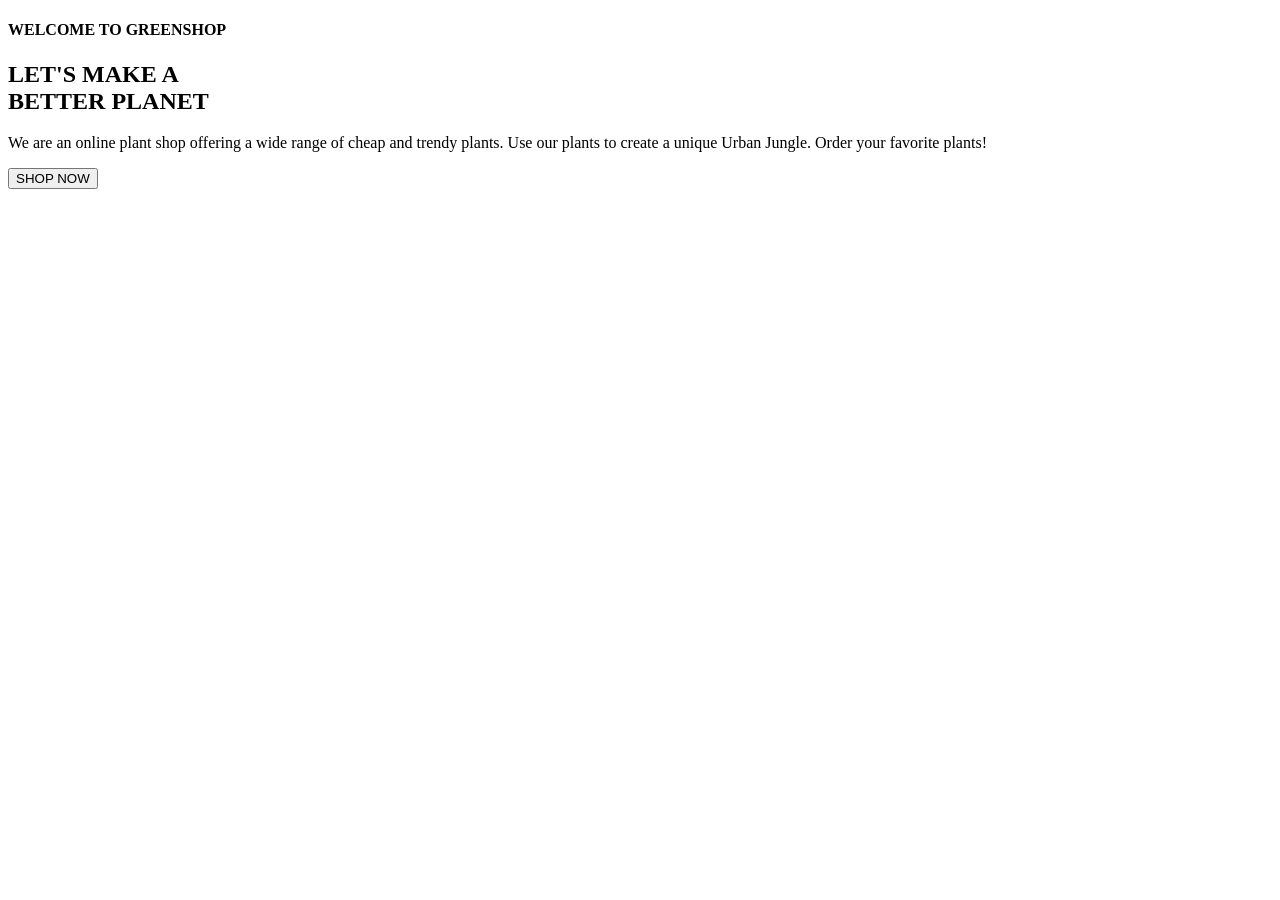
==== commit 3d9d1535: "lesson7" ====
--- a/index.html
+++ b/index.html
@@ -1,137 +1,25 @@
 <!DOCTYPE html>
 <html lang="uk">
 <head>
-    <meta charset="UTF-8">
-    <meta name="viewport" content="width=device-width, initial-scale=1.0">
-    <title>Plant Shop</title>
-    <link rel="stylesheet" href="./css/reset.css">
-    <link rel="stylesheet" href="./css/normalize.css">
-    <link rel="stylesheet" href="./css/style.css">
-    
-</head> 
+<meta charset="UTF-8">
+<meta name="viewport" content="width=device-width, initial-scale=1.0">
+<title>Ваша Сторінка</title>
+</head>
 <body>
-   
-
-    <div class="wrapper">
-        <div class="wrapper">
-            <aside class="sidebar-container">
-                <div class="sidebar">
-                    <h2>Categories</h2>
-                    <ul>
-                        <li><span class="active">House Plants</span></li>
-                        <li>Potter Plants</li>
-                        <li>Seeds</li>
-                        <li>Small Plants</li>
-                        <li>Big Plants</li>
-                        <li>Succulents</li>
-                        <li>Terrariums</li>
-                        <li>Gardening</li>
-                        <li>Accessories</li>
-                    </ul>
-                </div>
-    
-                <div class="sale-banner">
-                    <h3>Super Sale</h3>
-                    <p>Up to 75% OFF</p>
-                    <img src="./image/image 10.png" alt="Super Sale">
-                </div>
-            </aside>
-
-        <main class="product-list">
-            <header class="header">
-                <nav class="categories-nav">
-                    <span class="active">All Plants</span>
-                    <span>New Arrivals</span>
-                    <span>Sale</span>
-                </nav>
-        
-                <div class="sort">
-                    <span>Sort by:</span>
-                    <span>Default sorting</span> 
-                    <svg xmlns="http://www.w3.org/2000/svg" width="12" height="8" viewBox="0 0 12 8" fill="none">
-                        <path d="M10.6666 1.66675L5.99992 6.33341L1.33325 1.66675" stroke="#3D3D3D" stroke-width="1.5" stroke-linecap="round" stroke-linejoin="round"/>
-                    </svg>
-                </div>
-            </header>
-            <div class="products">
-                <div class="product">
-                    <div class="image">
-                        <img src="./image/image 1.png" alt="Barberton Daisy">
-                    </div>
-                    <h3>Barberton Daisy</h3>
-                    <p>$119.00</p>
-                </div>
-                <div class="product">
-                    <div class="image">
-                        <img src="./image/image 2.png" alt="Angel Wing Begonia">
-                    </div>
-                    <h3>Angel Wing Begonia</h3>
-                    <p>$169.00</p>
-                </div>
-                <div class="product">
-                    <div class="image">
-                        <img src="./image/image 3.png" alt="African Violet">
-                    </div>
-                    <h3>African Violet</h3>
-                    <p>$199.00</p>
-                </div>
-                <div class="product">
-                    <div class="image">
-                        <img src="./image/01 3.png" alt="Beach Spider Lily">
-                    </div>
-                    <h3>Beach Spider Lily</h3>
-                    <p>$129.00</p>
-                </div>
-                <div class="product">
-                    <div class="image">
-                        <img src="./image/image 5.png" alt="Blushing Bromeliad">
-                    </div>
-                   <h3>Blushing Bromeliad</h3>
-                    <p>$139.00</p>
-                </div>
-                <div class="product">
-                    <div class="image">
-                        <img src="./image/image 6.png" alt="Aluminum Plant">
-                    </div>
-                    <h3>Aluminum Plant</h3>
-                    <p>$179.00</p>
-                </div>
-                <div class="product">
-                    <div class="image">
-                        <img src="./image/image 7.png" alt="Bird's Nest Fern">
-                    </div>
-                    <h3>Bird's Nest Fern</h3>
-                    <p>$99.00</p>
-                </div>
-                <div class="product">
-                    <div class="image">
-                        <img src="./image/image 8.png" alt="Broadleaf Lady Palm">
-                    </div>
-                    <h3>Broadleaf Lady Palm</h3>
-                    <p>$59.00</p>
-                </div>
-                <div class="product">
-                    <div class="image">
-                        <img src="./image/image 9.png" alt="Chinese Evergreen">
-                    </div>
-                    <h3>Chinese Evergreen</h3>
-                    <p>$39.00</p>
-                </div>
-            </div>
-
-            <div class="pagination">
-                <div class="page-number active">1</div>
-                <div class="page-number">2</div>
-                <div class="page-number">3</div>
-                <div class="page-number">4</div>
-                <div class="next-page">
-                    <svg xmlns="http://www.w3.org/2000/svg" width="8" height="12" viewBox="0 0 8 12" fill="none">
-                        <path d="M1.375 0.75C1.375 0.75 6.625 3.858 6.625 6C6.625 8.14125 1.375 11.25 1.375 11.25" stroke="#3D3D3D" stroke-width="1.5" stroke-linecap="round" stroke-linejoin="round"/>
-                    </svg>
-                </div>
-            </div>
-        </main>
-    </div>
-
+    <section class="main-section">
+        <div class="container">
+          <div class="main-text">
+              <h4 class="subtitle">WELCOME TO GREENSHOP</h4>
+              <h1 class="main-title">
+                  LET'S MAKE A<br> BETTER
+                  <span class="green-text">PLANET</span>
+              </h1>
+              <p class="description">We are an online plant shop offering a wide range of cheap and trendy plants. Use our plants to create a unique Urban Jungle. Order your favorite plants!</p>
+              <button class="shop-btn">SHOP NOW</button>
+          </div>
+  
+          </div>
+        </div>
+      </section>
 </body>
 </html>
